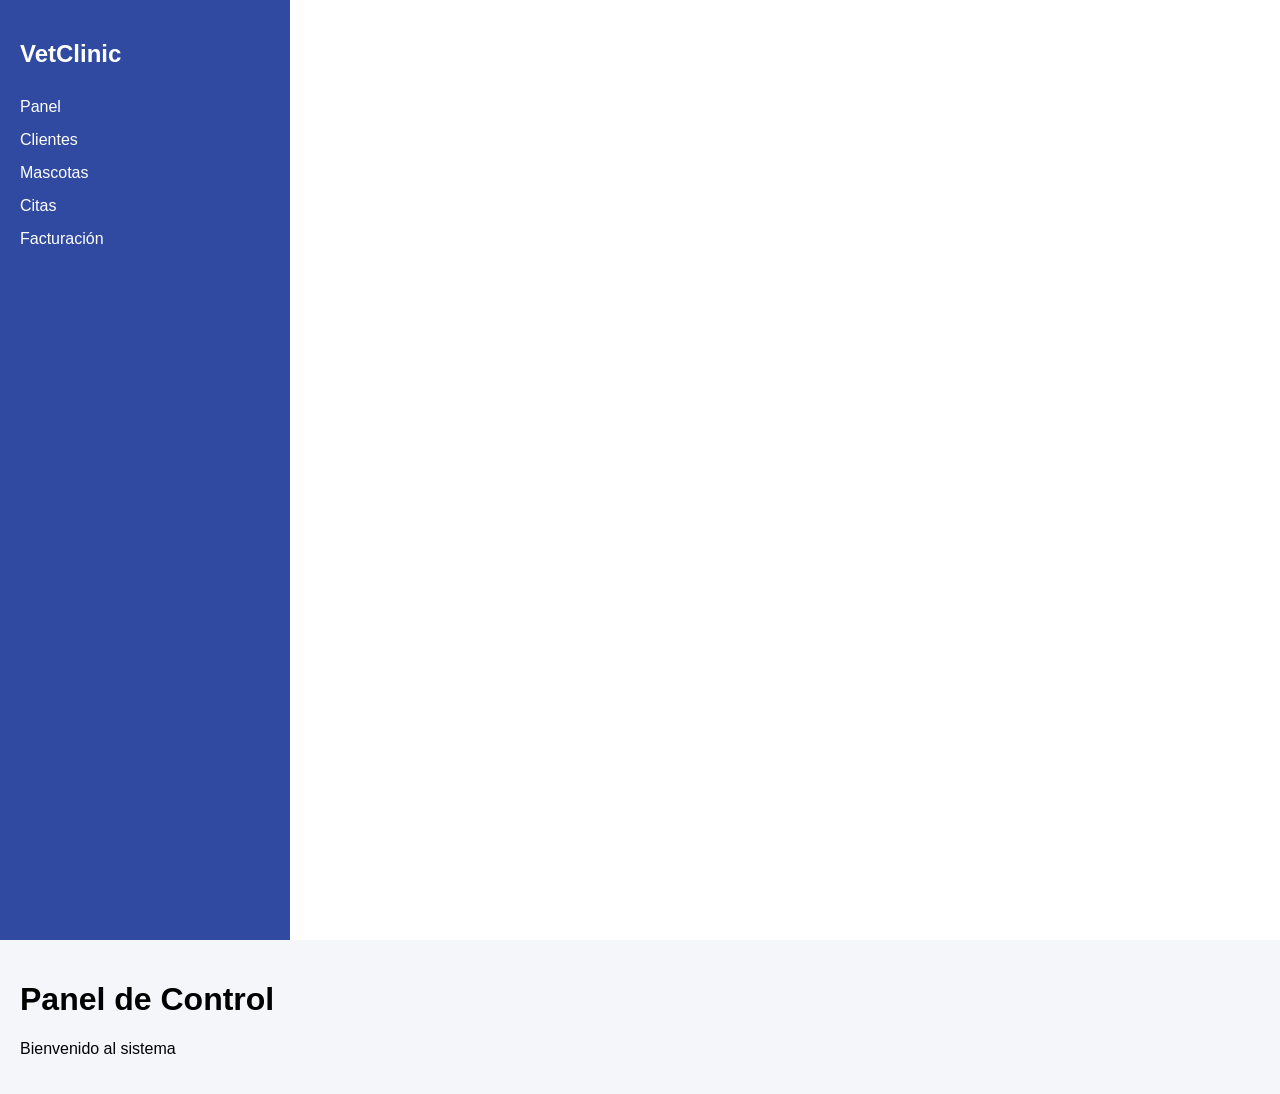
==== Frontend/index.html @ b0cd5f4f "Estructura de carpetas e inicio de html y css" ====
<!DOCTYPE html>
<html lang="es">
<head>
    <meta charset="UTF-8">
    <meta name="viewport" content="width=device-width, initial-scale=1.0">
    <title>Gestión Veterinaria</title>
    <link rel="stylesheet" href="CSS/styles.css">
</head>
<body>

    <div class="conteiner">
        <aside class="sidebar">
                <h2>VetClinic</h2>
                <ul>
                    <li><a href="#">Panel</a></li>
                    <li><a href="pages/clientes.html">Clientes</a></li>
                    <li><a href="pages/mascotas.html">Mascotas</a></li>
                    <li><a href="pages/citas.html">Citas</a></li>
                    <li><a href="pages/facturas.html">Facturación</a></li>
                </ul>
        </aside>

        <main class="main-content">
            <h1>Panel de Control</h1>
            <p>Bienvenido al sistema</p>
        </main>

    </div>
    
</body>
</html>
---- Frontend/CSS/styles.css ----
body {
    margin: 0;
    font-family: Arial, sans-serif;
}

/* Contenedor principal */
.container {
    display: flex;
}

/* Sidebar */
.sidebar {
    width: 250px;
    height: 100vh;
    background-color: #2f4aa0;
    color: white;
    padding: 20px;
}

.sidebar h2 {
    margin-bottom: 30px;
}

.sidebar ul {
    list-style: none;
    padding: 0;
}

.sidebar ul li {
    margin: 15px 0;
}

.sidebar ul li a {
    color: white;
    text-decoration: none;
    font-size: 16px;
}

/* Hover bonito */
.sidebar ul li a:hover {
    background: rgba(255,255,255,0.1);
    padding: 5px;
    border-radius: 5px;
}

/* Contenido */
.main-content {
    flex: 1;
    padding: 20px;
    background-color: #f5f6fa;
}
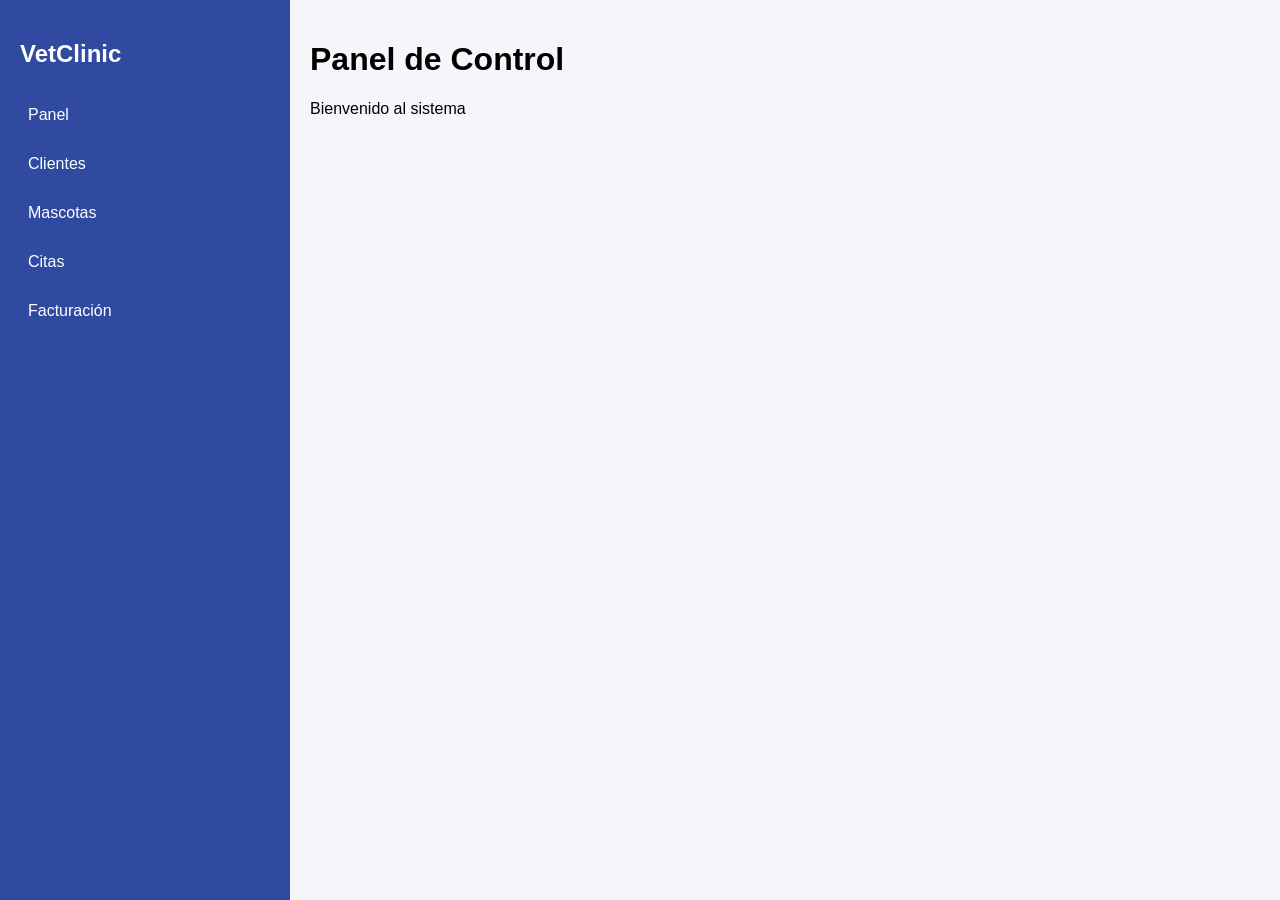
==== commit fb1f7dc0: "creado la base de del index y empezado con la pagina cliente" ====
--- a/Frontend/index.html
+++ b/Frontend/index.html
@@ -8,16 +8,17 @@
 </head>
 <body>
 
-    <div class="conteiner">
+    <div class="layout">
+
         <aside class="sidebar">
-                <h2>VetClinic</h2>
-                <ul>
-                    <li><a href="#">Panel</a></li>
-                    <li><a href="pages/clientes.html">Clientes</a></li>
-                    <li><a href="pages/mascotas.html">Mascotas</a></li>
-                    <li><a href="pages/citas.html">Citas</a></li>
-                    <li><a href="pages/facturas.html">Facturación</a></li>
-                </ul>
+            <h2>VetClinic</h2>
+            <ul>
+                <li><a href="#">Panel</a></li>
+                <li><a href="pages/clientes.html">Clientes</a></li>
+                <li><a href="pages/mascotas.html">Mascotas</a></li>
+                <li><a href="pages/citas.html">Citas</a></li>
+                <li><a href="pages/facturas.html">Facturación</a></li>
+            </ul>
         </aside>
 
         <main class="main-content">
@@ -26,6 +27,6 @@
         </main>
 
     </div>
-    
+
 </body>
 </html>
--- a/Frontend/CSS/styles.css
+++ b/Frontend/CSS/styles.css
@@ -3,49 +3,119 @@
     font-family: Arial, sans-serif;
 }
 
-/* Contenedor principal */
-.container {
-    display: flex;
+/* CONTENEDOR PRINCIPAL */
+.layout {
+    display: flex; /* 👈 clave */
+    height: 100vh;
 }
 
-/* Sidebar */
+/* SIDEBAR */
 .sidebar {
-    width: 250px;
-    height: 100vh;
+    width: 250px; /* 👈 ancho fijo */
     background-color: #2f4aa0;
     color: white;
     padding: 20px;
 }
 
+/* TÍTULO */
 .sidebar h2 {
     margin-bottom: 30px;
 }
 
+/* LISTA */
 .sidebar ul {
     list-style: none;
     padding: 0;
 }
 
+/* ITEMS */
 .sidebar ul li {
     margin: 15px 0;
 }
 
+/* LINKS */
 .sidebar ul li a {
     color: white;
     text-decoration: none;
-    font-size: 16px;
-}
-
-/* Hover bonito */
-.sidebar ul li a:hover {
-    background: rgba(255,255,255,0.1);
-    padding: 5px;
+    display: block;
+    padding: 8px;
     border-radius: 5px;
 }
 
-/* Contenido */
+/* HOVER */
+.sidebar ul li a:hover {
+    background-color: rgba(255,255,255,0.2);
+}
+
+/* CONTENIDO */
 .main-content {
-    flex: 1;
+    flex: 1; /* 👈 ocupa todo el espacio restante */
+    background-color: #f5f6fa;
     padding: 20px;
-    background-color: #f5f6fa;
+}
+
+form {
+    margin-bottom: 20px;
+}
+
+input {
+    padding: 8px;
+    margin-right: 10px;
+}
+
+button {
+    padding: 8px 15px;
+    background: #2f4aa0;
+    color: white;
+    border: none;
+    border-radius: 5px;
+}
+
+/* HEADER */
+.header {
+    display: flex;
+    justify-content: space-between;
+    align-items: center;
+    margin-bottom: 20px;
+}
+
+/* BOTÓN */
+button {
+    background-color: #2f4aa0;
+    color: white;
+    border: none;
+    padding: 10px 15px;
+    border-radius: 5px;
+    cursor: pointer;
+}
+
+/* FORMULARIO */
+#formContainer {
+    background: white;
+    padding: 15px;
+    margin-bottom: 20px;
+    border-radius: 8px;
+}
+
+/* OCULTO */
+.hidden {
+    display: none;
+}
+
+/* TABLA */
+table {
+    width: 100%;
+    background: white;
+    border-radius: 8px;
+    border-collapse: collapse;
+}
+
+th, td {
+    padding: 12px;
+    border-bottom: 1px solid #ddd;
+}
+
+th {
+    text-align: left;
+    background: #f0f0f0;
 }
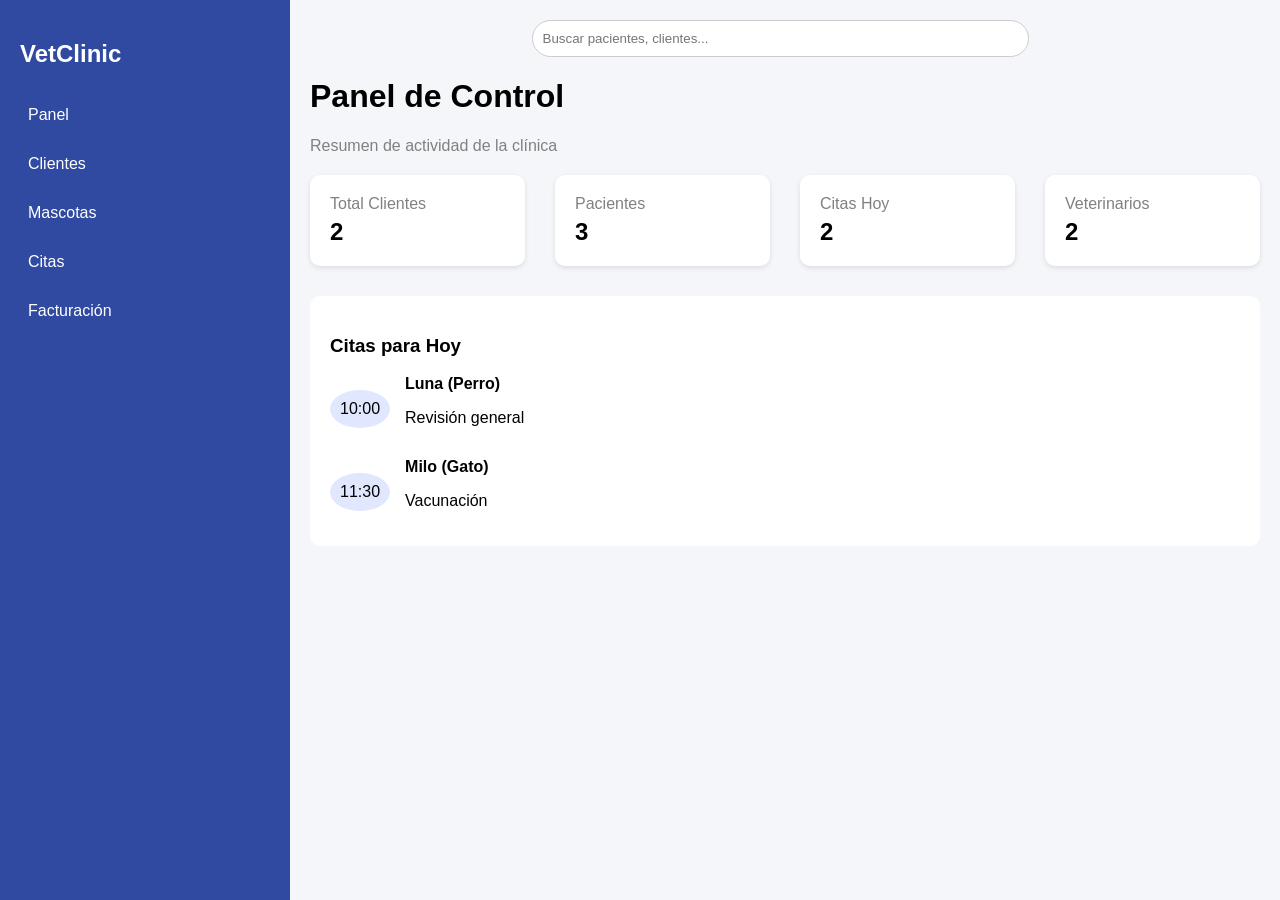
==== commit 41933374: "mejorando el css" ====
--- a/Frontend/index.html
+++ b/Frontend/index.html
@@ -22,9 +22,61 @@
         </aside>
 
         <main class="main-content">
-            <h1>Panel de Control</h1>
-            <p>Bienvenido al sistema</p>
-        </main>
+
+        <!-- TOP BAR -->
+        <div class="topbar">
+            <input type="text" placeholder="Buscar pacientes, clientes...">
+        </div>
+
+        <!-- TÍTULO -->
+        <h1>Panel de Control</h1>
+        <p class="subtitle">Resumen de actividad de la clínica</p>
+
+        <!-- CARDS -->
+        <div class="cards">
+            <div class="card">
+                <p>Total Clientes</p>
+                <h2>2</h2>
+            </div>
+
+            <div class="card">
+                <p>Pacientes</p>
+                <h2>3</h2>
+            </div>
+
+            <div class="card">
+                <p>Citas Hoy</p>
+                <h2>2</h2>
+            </div>
+
+            <div class="card">
+                <p>Veterinarios</p>
+                <h2>2</h2>
+            </div>
+        </div>
+
+        <!-- CITAS -->
+        <div class="citas-box">
+            <h3>Citas para Hoy</h3>
+
+            <div class="cita">
+                <span class="hora">10:00</span>
+                <div>
+                    <strong>Luna (Perro)</strong>
+                    <p>Revisión general</p>
+                </div>
+            </div>
+
+            <div class="cita">
+                <span class="hora">11:30</span>
+                <div>
+                    <strong>Milo (Gato)</strong>
+                    <p>Vacunación</p>
+                </div>
+            </div>
+        </div>
+
+    </main>
 
     </div>
 
--- a/Frontend/CSS/styles.css
+++ b/Frontend/CSS/styles.css
@@ -5,13 +5,13 @@
 
 /* CONTENEDOR PRINCIPAL */
 .layout {
-    display: flex; /* 👈 clave */
+    display: flex;
     height: 100vh;
 }
 
 /* SIDEBAR */
 .sidebar {
-    width: 250px; /* 👈 ancho fijo */
+    width: 250px;
     background-color: #2f4aa0;
     color: white;
     padding: 20px;
@@ -49,7 +49,7 @@
 
 /* CONTENIDO */
 .main-content {
-    flex: 1; /* 👈 ocupa todo el espacio restante */
+    flex: 1;
     background-color: #f5f6fa;
     padding: 20px;
 }
@@ -118,4 +118,68 @@
 th {
     text-align: left;
     background: #f0f0f0;
+}
+
+/* TOPBAR */
+.topbar {
+    display: flex;
+    justify-content: center;
+    margin-bottom: 20px;
+}
+
+.topbar input {
+    width: 50%;
+    padding: 10px;
+    border-radius: 20px;
+    border: 1px solid #ccc;
+}
+
+/* SUBTÍTULO */
+.subtitle {
+    color: gray;
+    margin-bottom: 20px;
+}
+
+/* CARDS */
+.cards {
+    display: grid;
+    grid-template-columns: repeat(4, 1fr);
+    gap: 30px;
+    margin-bottom: 30px;
+}
+
+.card {
+    background: white;
+    padding: 20px;
+    border-radius: 10px;
+    box-shadow: 0 2px 5px rgba(0,0,0,0.1);
+}
+
+.card p {
+    color: gray;
+    margin: 0;
+}
+
+.card h2 {
+    margin: 5px 0 0;
+}
+
+/* CITAS */
+.citas-box {
+    background: white;
+    padding: 20px;
+    border-radius: 10px;
+}
+
+.cita {
+    display: flex;
+    align-items: center;
+    margin-top: 15px;
+}
+
+.hora {
+    background: #e0e7ff;
+    padding: 10px;
+    border-radius: 100%;
+    margin-right: 15px;
 }
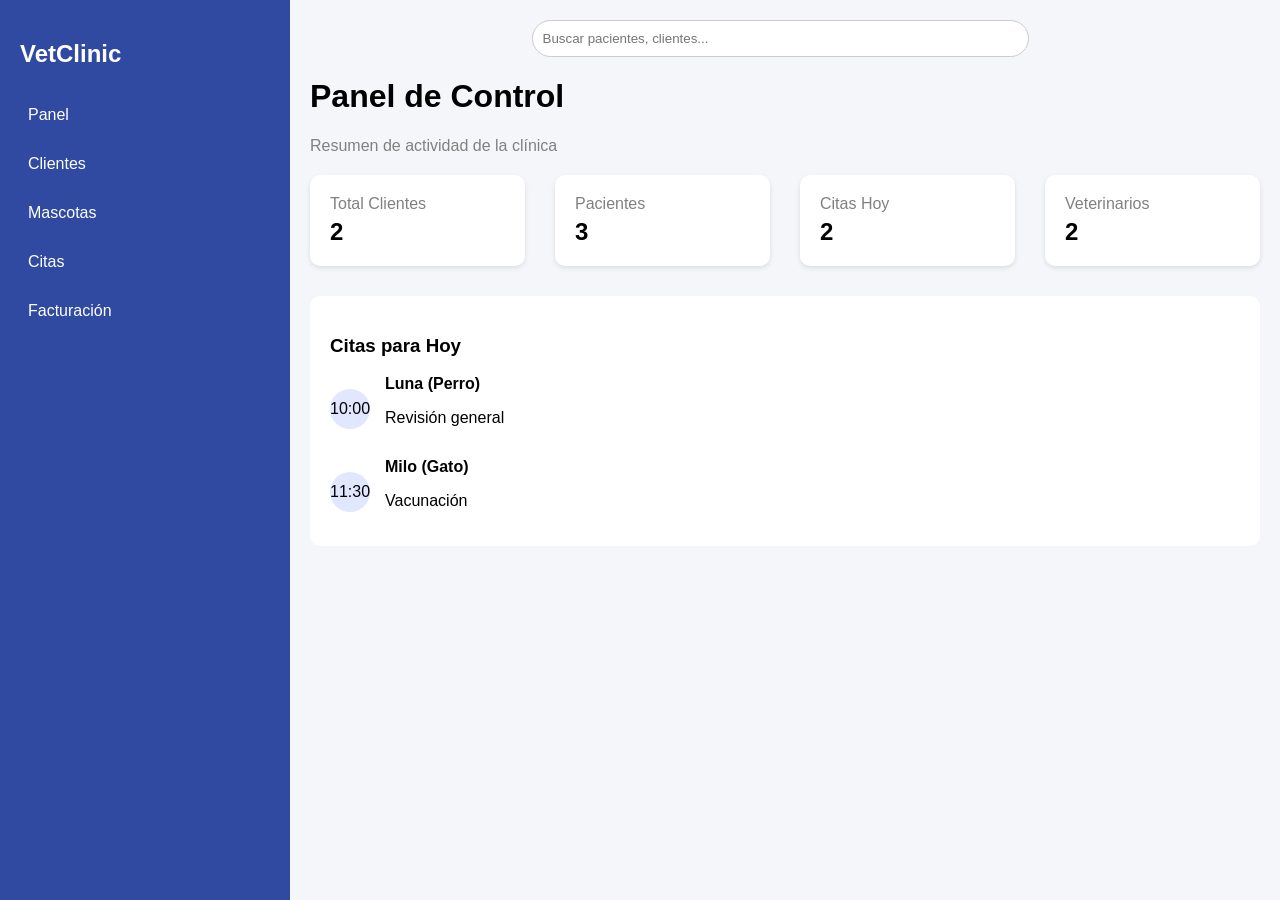
==== commit b8c3a866: "feat: create dashboard layout and base styles for veterinary management interface" ====
--- a/Frontend/index.html
+++ b/Frontend/index.html
@@ -1,11 +1,13 @@
 <!DOCTYPE html>
 <html lang="es">
+
 <head>
     <meta charset="UTF-8">
     <meta name="viewport" content="width=device-width, initial-scale=1.0">
     <title>Gestión Veterinaria</title>
     <link rel="stylesheet" href="CSS/styles.css">
 </head>
+
 <body>
 
     <div class="layout">
@@ -23,62 +25,63 @@
 
         <main class="main-content">
 
-        <!-- TOP BAR -->
-        <div class="topbar">
-            <input type="text" placeholder="Buscar pacientes, clientes...">
-        </div>
-
-        <!-- TÍTULO -->
-        <h1>Panel de Control</h1>
-        <p class="subtitle">Resumen de actividad de la clínica</p>
-
-        <!-- CARDS -->
-        <div class="cards">
-            <div class="card">
-                <p>Total Clientes</p>
-                <h2>2</h2>
+            <!-- TOP BAR -->
+            <div class="topbar">
+                <input type="text" placeholder="Buscar pacientes, clientes...">
             </div>
 
-            <div class="card">
-                <p>Pacientes</p>
-                <h2>3</h2>
-            </div>
+            <!-- TÍTULO -->
+            <h1>Panel de Control</h1>
+            <p class="subtitle">Resumen de actividad de la clínica</p>
 
-            <div class="card">
-                <p>Citas Hoy</p>
-                <h2>2</h2>
-            </div>
+            <!-- CARDS -->
+            <div class="cards">
+                <div class="card">
+                    <p>Total Clientes</p>
+                    <h2>2</h2>
+                </div>
 
-            <div class="card">
-                <p>Veterinarios</p>
-                <h2>2</h2>
-            </div>
-        </div>
+                <div class="card">
+                    <p>Pacientes</p>
+                    <h2>3</h2>
+                </div>
 
-        <!-- CITAS -->
-        <div class="citas-box">
-            <h3>Citas para Hoy</h3>
+                <div class="card">
+                    <p>Citas Hoy</p>
+                    <h2>2</h2>
+                </div>
 
-            <div class="cita">
-                <span class="hora">10:00</span>
-                <div>
-                    <strong>Luna (Perro)</strong>
-                    <p>Revisión general</p>
+                <div class="card">
+                    <p>Veterinarios</p>
+                    <h2>2</h2>
                 </div>
             </div>
 
-            <div class="cita">
-                <span class="hora">11:30</span>
-                <div>
-                    <strong>Milo (Gato)</strong>
-                    <p>Vacunación</p>
+            <!-- CITAS -->
+            <div class="citas-box">
+                <h3>Citas para Hoy</h3>
+
+                <div class="cita">
+                    <span class="hora">10:00</span>
+                    <div>
+                        <strong>Luna (Perro)</strong>
+                        <p>Revisión general</p>
+                    </div>
+                </div>
+
+                <div class="cita">
+                    <span class="hora">11:30</span>
+                    <div>
+                        <strong>Milo (Gato)</strong>
+                        <p>Vacunación</p>
+                    </div>
                 </div>
             </div>
-        </div>
 
-    </main>
+        </main>
 
     </div>
 
 </body>
+
 </html>
--- a/Frontend/CSS/styles.css
+++ b/Frontend/CSS/styles.css
@@ -44,7 +44,7 @@
 
 /* HOVER */
 .sidebar ul li a:hover {
-    background-color: rgba(255,255,255,0.2);
+    background-color: rgba(255, 255, 255, 0.2);
 }
 
 /* CONTENIDO */
@@ -110,7 +110,8 @@
     border-collapse: collapse;
 }
 
-th, td {
+th,
+td {
     padding: 12px;
     border-bottom: 1px solid #ddd;
 }
@@ -152,7 +153,7 @@
     background: white;
     padding: 20px;
     border-radius: 10px;
-    box-shadow: 0 2px 5px rgba(0,0,0,0.1);
+    box-shadow: 0 2px 5px rgba(0, 0, 0, 0.1);
 }
 
 .card p {
@@ -180,6 +181,12 @@
 .hora {
     background: #e0e7ff;
     padding: 10px;
-    border-radius: 100%;
+    /* Para que sea un círculo perfecto, el elemento debe tener el mismo ancho y alto. */
+    width: 20px;
+    height: 20px;
+    border-radius: 50%;
+    display: flex;
+    justify-content: center;
+    align-items: center;
     margin-right: 15px;
 }
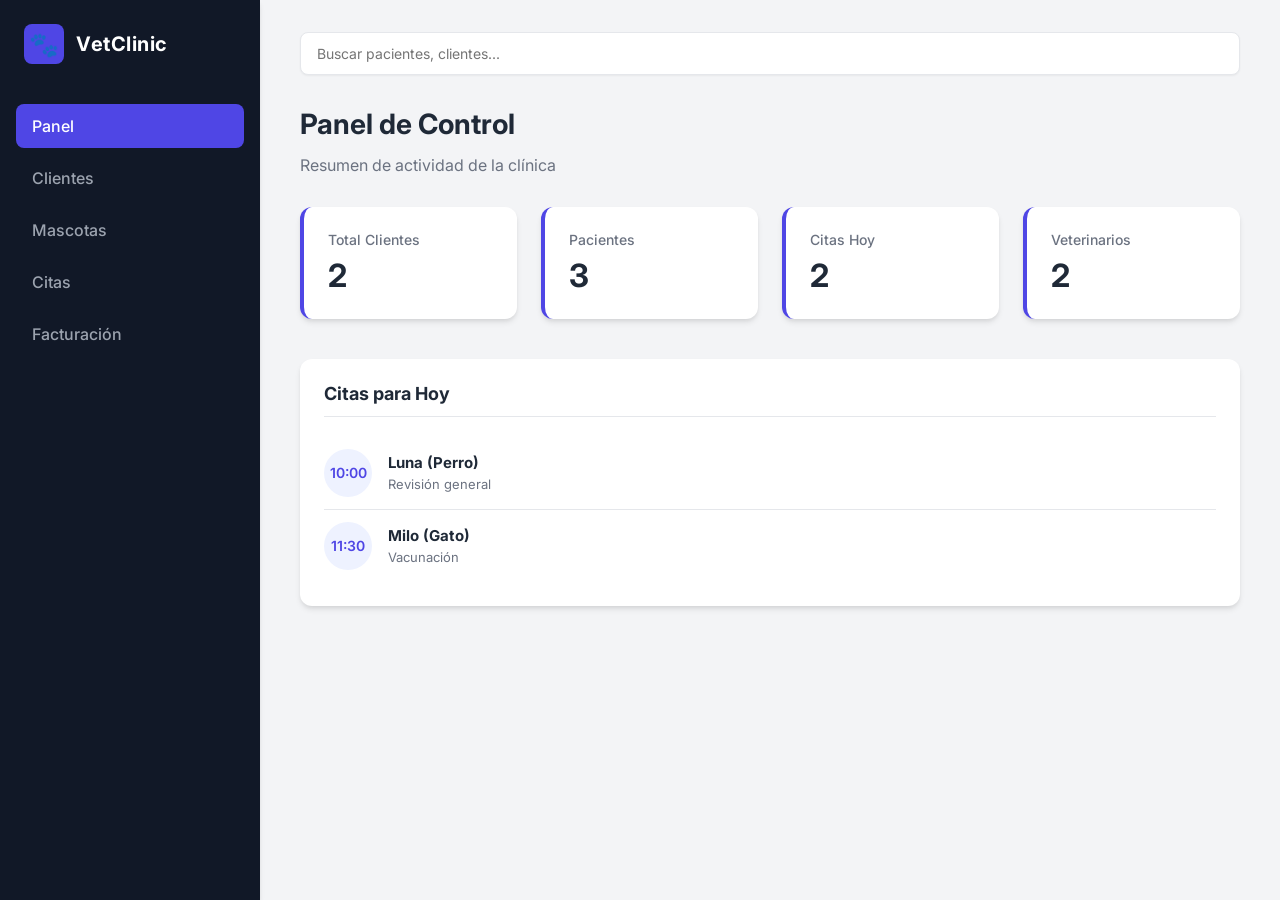
==== commit 467f80cb: "feat: initialize frontend project with CSS styles and base HTML layout for modules" ====
--- a/Frontend/index.html
+++ b/Frontend/index.html
@@ -13,9 +13,12 @@
     <div class="layout">
 
         <aside class="sidebar">
-            <h2>VetClinic</h2>
+            <div class="sidebar-header">
+                <span class="logo-icon">🐾</span>
+                <h2>VetClinic</h2>
+            </div>
             <ul>
-                <li><a href="#">Panel</a></li>
+                <li><a href="#" class="active">Panel</a></li>
                 <li><a href="pages/clientes.html">Clientes</a></li>
                 <li><a href="pages/mascotas.html">Mascotas</a></li>
                 <li><a href="pages/citas.html">Citas</a></li>
--- a/Frontend/CSS/styles.css
+++ b/Frontend/CSS/styles.css
@@ -1,192 +1,381 @@
+@import url('https://fonts.googleapis.com/css2?family=Inter:wght@300;400;500;600;700&display=swap');
+
+:root {
+    --primary-color: #4F46E5;
+    --primary-hover: #4338CA;
+    --secondary-color: #10B981;
+    --bg-color: #F3F4F6;
+    --sidebar-bg: #111827;
+    --sidebar-hover: #1F2937;
+    --text-main: #1F2937;
+    --text-muted: #6B7280;
+    --white: #FFFFFF;
+    --border-color: #E5E7EB;
+    --shadow-sm: 0 1px 2px 0 rgba(0, 0, 0, 0.05);
+    --shadow-md: 0 4px 6px -1px rgba(0, 0, 0, 0.1), 0 2px 4px -1px rgba(0, 0, 0, 0.06);
+    --radius-md: 8px;
+    --radius-lg: 12px;
+}
+
 body {
     margin: 0;
-    font-family: Arial, sans-serif;
+    font-family: 'Inter', sans-serif;
+    background-color: var(--bg-color);
+    color: var(--text-main);
 }
 
 /* CONTENEDOR PRINCIPAL */
 .layout {
     display: flex;
     height: 100vh;
+    overflow: hidden;
 }
 
 /* SIDEBAR */
 .sidebar {
-    width: 250px;
-    background-color: #2f4aa0;
-    color: white;
-    padding: 20px;
-}
-
-/* TÍTULO */
+    width: 260px;
+    background-color: var(--sidebar-bg);
+    color: var(--white);
+    padding: 24px 0;
+    display: flex;
+    flex-direction: column;
+    box-shadow: var(--shadow-md);
+    z-index: 10;
+}
+
+.sidebar-header {
+    display: flex;
+    align-items: center;
+    padding: 0 24px;
+    margin-bottom: 40px;
+}
+
+.logo-icon {
+    font-size: 24px;
+    margin-right: 12px;
+    background: var(--primary-color);
+    width: 40px;
+    height: 40px;
+    display: flex;
+    align-items: center;
+    justify-content: center;
+    border-radius: var(--radius-md);
+}
+
 .sidebar h2 {
-    margin-bottom: 30px;
-}
-
-/* LISTA */
+    margin: 0;
+    font-weight: 700;
+    font-size: 20px;
+    letter-spacing: 0.5px;
+}
+
 .sidebar ul {
     list-style: none;
-    padding: 0;
-}
-
-/* ITEMS */
+    padding: 0 16px;
+    margin: 0;
+}
+
 .sidebar ul li {
-    margin: 15px 0;
-}
-
-/* LINKS */
+    margin-bottom: 8px;
+}
+
 .sidebar ul li a {
-    color: white;
+    color: #9CA3AF;
     text-decoration: none;
-    display: block;
-    padding: 8px;
-    border-radius: 5px;
-}
-
-/* HOVER */
+    display: flex;
+    align-items: center;
+    padding: 12px 16px;
+    border-radius: var(--radius-md);
+    font-weight: 500;
+    transition: all 0.2s ease;
+}
+
 .sidebar ul li a:hover {
-    background-color: rgba(255, 255, 255, 0.2);
+    background-color: var(--sidebar-hover);
+    color: var(--white);
+}
+
+.sidebar ul li a.active {
+    background-color: var(--primary-color);
+    color: var(--white);
 }
 
 /* CONTENIDO */
 .main-content {
     flex: 1;
-    background-color: #f5f6fa;
-    padding: 20px;
-}
-
-form {
-    margin-bottom: 20px;
-}
-
-input {
-    padding: 8px;
-    margin-right: 10px;
-}
-
+    padding: 32px 40px;
+    overflow-y: auto;
+}
+
+.header {
+    display: flex;
+    justify-content: space-between;
+    align-items: center;
+    margin-bottom: 32px;
+}
+
+.header h1 {
+    margin: 0;
+    font-size: 28px;
+    font-weight: 700;
+    color: var(--text-main);
+}
+
+h1 {
+    margin-top: 0;
+    font-size: 28px;
+    font-weight: 700;
+}
+
+.subtitle {
+    color: var(--text-muted);
+    margin-bottom: 32px;
+    font-size: 16px;
+    margin-top: -5px;
+}
+
+/* TOPBAR */
+.topbar {
+    display: flex;
+    justify-content: flex-end;
+    margin-bottom: 32px;
+}
+
+.topbar input {
+    width: 300px;
+    padding: 10px 16px;
+    border-radius: 20px;
+    border: 1px solid var(--border-color);
+    font-family: 'Inter', sans-serif;
+    font-size: 14px;
+    box-shadow: var(--shadow-sm);
+    transition: border-color 0.2s;
+}
+
+.topbar input:focus {
+    outline: none;
+    border-color: var(--primary-color);
+}
+
+/* BOTONES */
 button {
-    padding: 8px 15px;
-    background: #2f4aa0;
-    color: white;
+    background-color: var(--primary-color);
+    color: var(--white);
     border: none;
-    border-radius: 5px;
-}
-
-/* HEADER */
-.header {
-    display: flex;
-    justify-content: space-between;
-    align-items: center;
-    margin-bottom: 20px;
-}
-
-/* BOTÓN */
-button {
-    background-color: #2f4aa0;
-    color: white;
-    border: none;
-    padding: 10px 15px;
-    border-radius: 5px;
+    padding: 10px 20px;
+    border-radius: var(--radius-md);
+    font-weight: 600;
+    font-family: 'Inter', sans-serif;
     cursor: pointer;
+    transition: background-color 0.2s, transform 0.1s;
+    box-shadow: var(--shadow-sm);
+}
+
+button:hover {
+    background-color: var(--primary-hover);
+}
+
+button:active {
+    transform: translateY(1px);
+}
+
+.btn-small {
+    padding: 6px 12px;
+    font-size: 13px;
+    border-radius: 6px;
+    background-color: var(--sidebar-hover);
+}
+.btn-small:hover {
+    background-color: var(--text-main);
 }
 
 /* FORMULARIO */
 #formContainer {
-    background: white;
-    padding: 15px;
-    margin-bottom: 20px;
-    border-radius: 8px;
-}
-
-/* OCULTO */
+    background: var(--white);
+    padding: 24px;
+    margin-bottom: 32px;
+    border-radius: var(--radius-lg);
+    box-shadow: var(--shadow-md);
+    animation: slideDown 0.3s ease-out;
+}
+
+.input-group {
+    display: flex;
+    gap: 16px;
+    margin-bottom: 16px;
+}
+
+input[type="text"],
+input[type="number"],
+input[type="date"],
+input[type="time"] {
+    flex: 1;
+    padding: 12px 16px;
+    border: 1px solid var(--border-color);
+    border-radius: var(--radius-md);
+    font-family: 'Inter', sans-serif;
+    font-size: 14px;
+    transition: border-color 0.2s;
+}
+
+input[type="text"]:focus,
+input[type="number"]:focus,
+input[type="date"]:focus,
+input[type="time"]:focus {
+    outline: none;
+    border-color: var(--primary-color);
+}
+
 .hidden {
-    display: none;
+    display: none !important;
 }
 
 /* TABLA */
+.table-container {
+    background: var(--white);
+    border-radius: var(--radius-lg);
+    box-shadow: var(--shadow-md);
+    overflow: hidden;
+}
+
 table {
     width: 100%;
-    background: white;
-    border-radius: 8px;
     border-collapse: collapse;
 }
 
-th,
+th, td {
+    padding: 16px 24px;
+    text-align: left;
+    border-bottom: 1px solid var(--border-color);
+}
+
+th {
+    background: #F9FAFB;
+    color: var(--text-muted);
+    font-weight: 600;
+    font-size: 13px;
+    text-transform: uppercase;
+    letter-spacing: 0.5px;
+}
+
 td {
-    padding: 12px;
-    border-bottom: 1px solid #ddd;
-}
-
-th {
-    text-align: left;
-    background: #f0f0f0;
-}
-
-/* TOPBAR */
-.topbar {
-    display: flex;
-    justify-content: center;
-    margin-bottom: 20px;
-}
-
-.topbar input {
-    width: 50%;
-    padding: 10px;
-    border-radius: 20px;
-    border: 1px solid #ccc;
-}
-
-/* SUBTÍTULO */
-.subtitle {
-    color: gray;
-    margin-bottom: 20px;
+    color: var(--text-main);
+    font-size: 14px;
+}
+
+tr:last-child td {
+    border-bottom: none;
+}
+
+tr:hover td {
+    background-color: #F9FAFB;
+}
+
+/* BADGES */
+.badge {
+    padding: 4px 10px;
+    border-radius: 12px;
+    font-size: 12px;
+    font-weight: 600;
+}
+.badge.success {
+    background-color: #D1FAE5;
+    color: #065F46;
+}
+.badge.warning {
+    background-color: #FEF3C7;
+    color: #92400E;
 }
 
 /* CARDS */
 .cards {
     display: grid;
-    grid-template-columns: repeat(4, 1fr);
-    gap: 30px;
-    margin-bottom: 30px;
+    grid-template-columns: repeat(auto-fit, minmax(200px, 1fr));
+    gap: 24px;
+    margin-bottom: 40px;
 }
 
 .card {
-    background: white;
-    padding: 20px;
-    border-radius: 10px;
-    box-shadow: 0 2px 5px rgba(0, 0, 0, 0.1);
+    background: var(--white);
+    padding: 24px;
+    border-radius: var(--radius-lg);
+    box-shadow: var(--shadow-md);
+    transition: transform 0.2s;
+    border-left: 4px solid var(--primary-color);
+}
+
+.card:hover {
+    transform: translateY(-2px);
 }
 
 .card p {
-    color: gray;
-    margin: 0;
+    color: var(--text-muted);
+    margin: 0 0 8px 0;
+    font-size: 14px;
+    font-weight: 500;
 }
 
 .card h2 {
-    margin: 5px 0 0;
-}
-
-/* CITAS */
+    margin: 0;
+    font-size: 32px;
+    color: var(--text-main);
+}
+
+/* CITAS HOY (Dashboard) */
 .citas-box {
-    background: white;
-    padding: 20px;
-    border-radius: 10px;
+    background: var(--white);
+    padding: 24px;
+    border-radius: var(--radius-lg);
+    box-shadow: var(--shadow-md);
+}
+
+.citas-box h3 {
+    margin-top: 0;
+    margin-bottom: 20px;
+    font-size: 18px;
+    border-bottom: 1px solid var(--border-color);
+    padding-bottom: 12px;
 }
 
 .cita {
     display: flex;
     align-items: center;
-    margin-top: 15px;
+    padding: 12px 0;
+    border-bottom: 1px solid var(--border-color);
+}
+
+.cita:last-child {
+    border-bottom: none;
 }
 
 .hora {
-    background: #e0e7ff;
-    padding: 10px;
-    /* Para que sea un círculo perfecto, el elemento debe tener el mismo ancho y alto. */
-    width: 20px;
-    height: 20px;
+    background: #EEF2FF;
+    color: var(--primary-color);
+    font-weight: 600;
+    font-size: 14px;
+    width: 48px;
+    height: 48px;
     border-radius: 50%;
     display: flex;
     justify-content: center;
     align-items: center;
-    margin-right: 15px;
+    margin-right: 16px;
+    flex-shrink: 0;
+}
+
+.cita div strong {
+    display: block;
+    font-size: 15px;
+    margin-bottom: 4px;
+}
+
+.cita div p {
+    margin: 0;
+    color: var(--text-muted);
+    font-size: 13px;
+}
+
+@keyframes slideDown {
+    from { opacity: 0; transform: translateY(-10px); }
+    to { opacity: 1; transform: translateY(0); }
 }
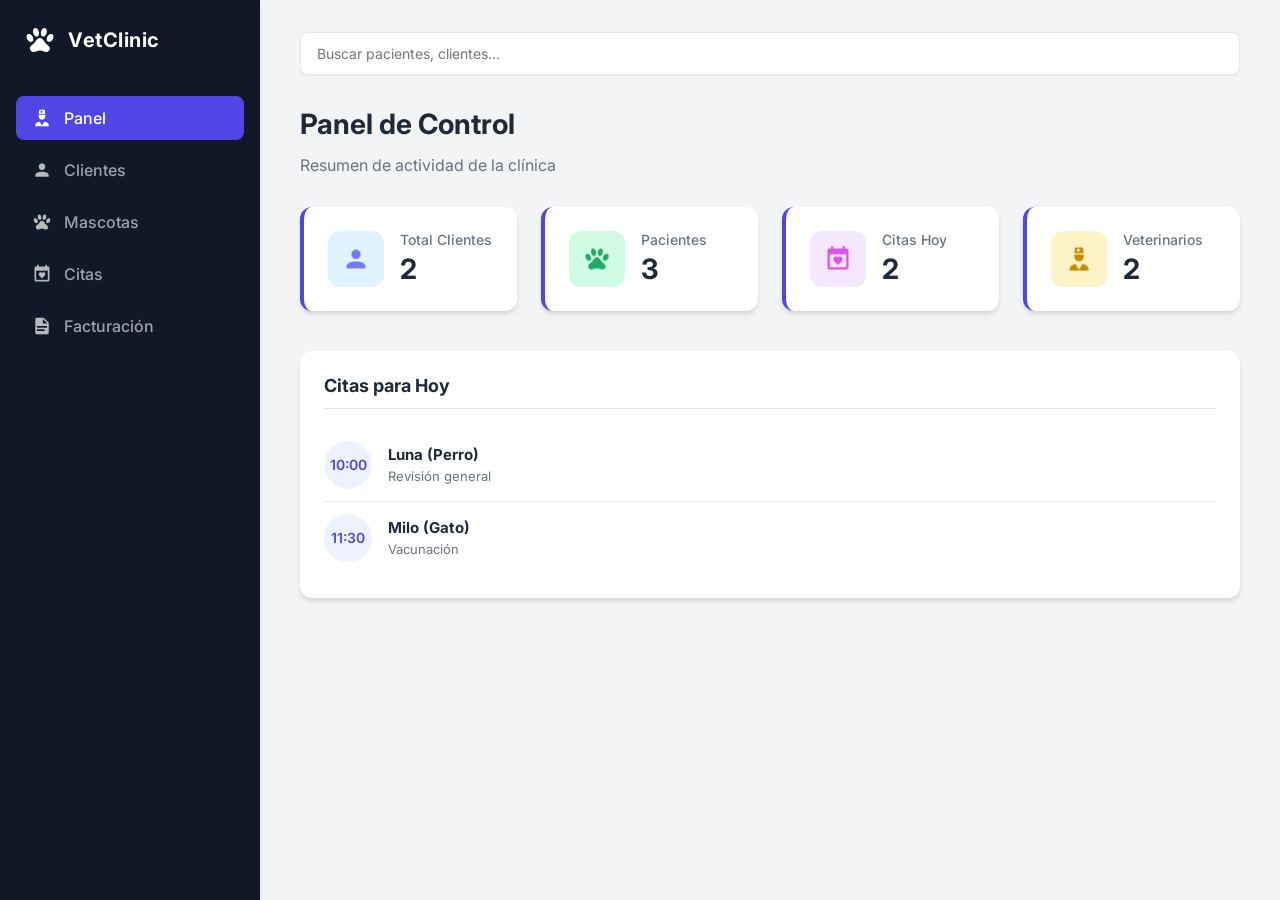
==== commit 1d4386c0: "feat: implement initial frontend structure with dashboard, client management, and billing pages" ====
--- a/Frontend/index.html
+++ b/Frontend/index.html
@@ -14,15 +14,15 @@
 
         <aside class="sidebar">
             <div class="sidebar-header">
-                <span class="logo-icon">🐾</span>
+                <img src="images/MdiPaw.png" class="logo-img" alt="logo">
                 <h2>VetClinic</h2>
             </div>
             <ul>
-                <li><a href="#" class="active">Panel</a></li>
-                <li><a href="pages/clientes.html">Clientes</a></li>
-                <li><a href="pages/mascotas.html">Mascotas</a></li>
-                <li><a href="pages/citas.html">Citas</a></li>
-                <li><a href="pages/facturas.html">Facturación</a></li>
+                <li><a href="#" class="active"><img src="images/MdiDoctor.png" class="sidebar-icon" alt="Panel"> Panel</a></li>
+                <li><a href="pages/clientes.html"><img src="images/MdiAccount.png" class="sidebar-icon" alt="Clientes"> Clientes</a></li>
+                <li><a href="pages/mascotas.html"><img src="images/MdiPaw.png" class="sidebar-icon" alt="Mascotas"> Mascotas</a></li>
+                <li><a href="pages/citas.html"><img src="images/MdiCalendarHeart.png" class="sidebar-icon" alt="Citas"> Citas</a></li>
+                <li><a href="pages/facturas.html"><img src="images/MdiFileDocument.png" class="sidebar-icon" alt="Facturación"> Facturación</a></li>
             </ul>
         </aside>
 
@@ -40,23 +40,43 @@
             <!-- CARDS -->
             <div class="cards">
                 <div class="card">
-                    <p>Total Clientes</p>
-                    <h2>2</h2>
+                    <div class="card-icon-wrapper icon-blue">
+                        <img src="images/MdiAccount.png" alt="Clientes">
+                    </div>
+                    <div class="card-info">
+                        <p>Total Clientes</p>
+                        <h2>2</h2>
+                    </div>
                 </div>
 
                 <div class="card">
-                    <p>Pacientes</p>
-                    <h2>3</h2>
+                    <div class="card-icon-wrapper icon-green">
+                        <img src="images/MdiPaw.png" alt="Pacientes">
+                    </div>
+                    <div class="card-info">
+                        <p>Pacientes</p>
+                        <h2>3</h2>
+                    </div>
                 </div>
 
                 <div class="card">
-                    <p>Citas Hoy</p>
-                    <h2>2</h2>
+                    <div class="card-icon-wrapper icon-purple">
+                        <img src="images/MdiCalendarHeart.png" alt="Citas">
+                    </div>
+                    <div class="card-info">
+                        <p>Citas Hoy</p>
+                        <h2>2</h2>
+                    </div>
                 </div>
 
                 <div class="card">
-                    <p>Veterinarios</p>
-                    <h2>2</h2>
+                    <div class="card-icon-wrapper icon-yellow">
+                        <img src="images/MdiDoctor.png" alt="Veterinarios">
+                    </div>
+                    <div class="card-info">
+                        <p>Veterinarios</p>
+                        <h2>2</h2>
+                    </div>
                 </div>
             </div>
 
--- a/Frontend/CSS/styles.css
+++ b/Frontend/CSS/styles.css
@@ -62,6 +62,13 @@
     border-radius: var(--radius-md);
 }
 
+.logo-img {
+    width: 32px;
+    height: 32px;
+    margin-right: 12px;
+    filter: brightness(0) invert(1);
+}
+
 .sidebar h2 {
     margin: 0;
     font-weight: 700;
@@ -90,9 +97,23 @@
     transition: all 0.2s ease;
 }
 
+.sidebar-icon {
+    width: 20px;
+    height: 20px;
+    margin-right: 12px;
+    filter: brightness(0) invert(1);
+    opacity: 0.7;
+    transition: opacity 0.2s ease;
+}
+
 .sidebar ul li a:hover {
     background-color: var(--sidebar-hover);
     color: var(--white);
+}
+
+.sidebar ul li a:hover .sidebar-icon,
+.sidebar ul li a.active .sidebar-icon {
+    opacity: 1;
 }
 
 .sidebar ul li a.active {
@@ -302,22 +323,68 @@
     box-shadow: var(--shadow-md);
     transition: transform 0.2s;
     border-left: 4px solid var(--primary-color);
+    display: flex;
+    align-items: center;
 }
 
 .card:hover {
     transform: translateY(-2px);
 }
 
-.card p {
+.card-icon-wrapper {
+    width: 56px;
+    height: 56px;
+    border-radius: 12px;
+    display: flex;
+    justify-content: center;
+    align-items: center;
+    margin-right: 16px;
+    flex-shrink: 0;
+}
+
+.card-icon-wrapper img {
+    width: 28px;
+    height: 28px;
+}
+
+.icon-blue {
+    background-color: #E0F2FE;
+}
+.icon-blue img {
+    filter: invert(32%) sepia(93%) saturate(2453%) hue-rotate(211deg) brightness(95%) contrast(93%);
+}
+
+.icon-green {
+    background-color: #D1FAE5;
+}
+.icon-green img {
+    filter: invert(49%) sepia(82%) saturate(399%) hue-rotate(97deg) brightness(91%) contrast(93%);
+}
+
+.icon-purple {
+    background-color: #F3E8FF;
+}
+.icon-purple img {
+    filter: invert(27%) sepia(85%) saturate(3015%) hue-rotate(258deg) brightness(92%) contrast(95%);
+}
+
+.icon-yellow {
+    background-color: #FEF3C7;
+}
+.icon-yellow img {
+    filter: invert(53%) sepia(83%) saturate(1209%) hue-rotate(14deg) brightness(94%) contrast(97%);
+}
+
+.card-info p {
     color: var(--text-muted);
-    margin: 0 0 8px 0;
+    margin: 0 0 4px 0;
     font-size: 14px;
     font-weight: 500;
 }
 
-.card h2 {
-    margin: 0;
-    font-size: 32px;
+.card-info h2 {
+    margin: 0;
+    font-size: 28px;
     color: var(--text-main);
 }
 
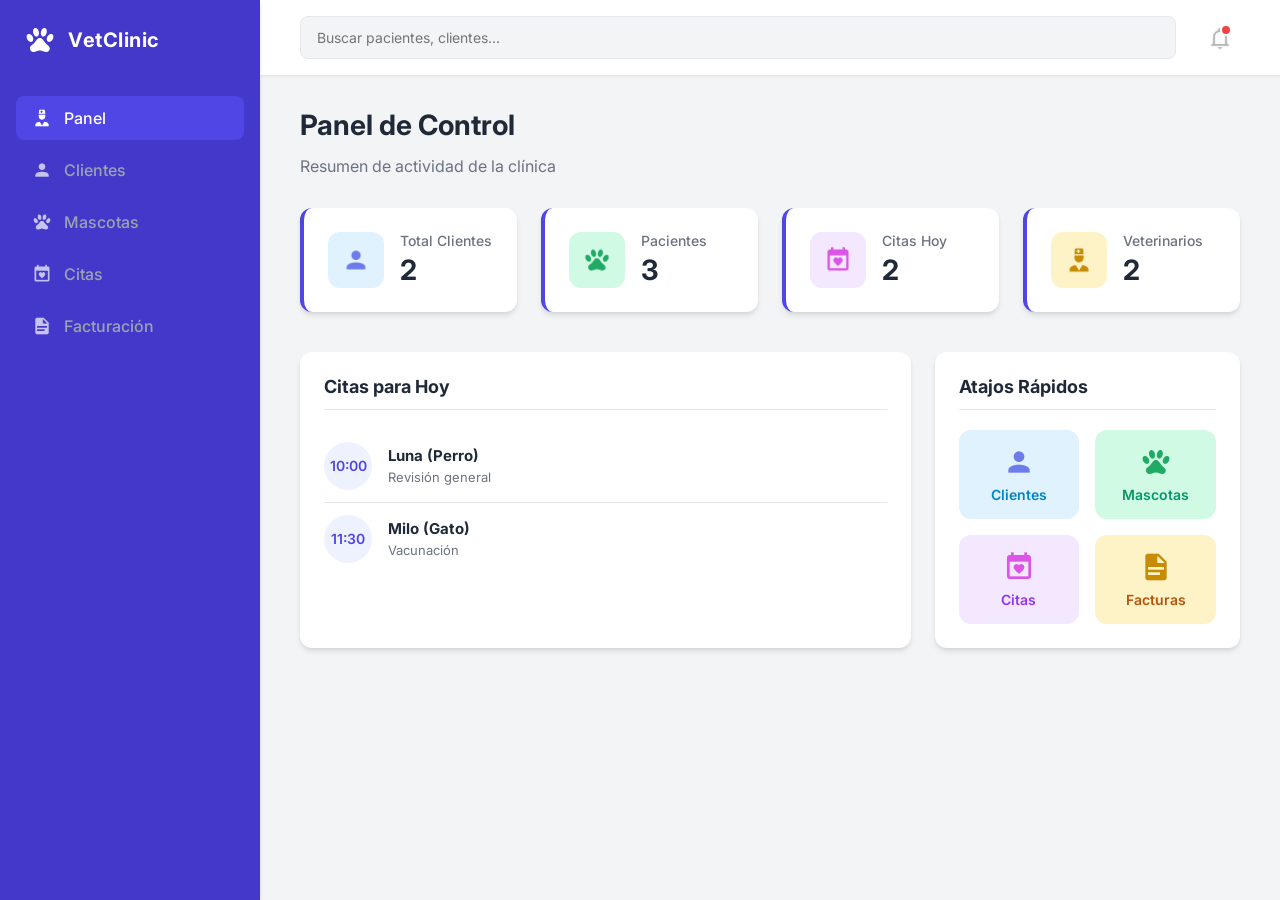
==== commit d6371aba: "feat: implement base frontend structure including layout, CSS styles, and assets" ====
--- a/Frontend/index.html
+++ b/Frontend/index.html
@@ -31,6 +31,10 @@
             <!-- TOP BAR -->
             <div class="topbar">
                 <input type="text" placeholder="Buscar pacientes, clientes...">
+                <button class="icon-btn">
+                    <img src="images/MdiBellOutline.png" alt="Notificaciones">
+                    <span class="notification-badge"></span>
+                </button>
             </div>
 
             <!-- TÍTULO -->
@@ -80,23 +84,48 @@
                 </div>
             </div>
 
-            <!-- CITAS -->
-            <div class="citas-box">
-                <h3>Citas para Hoy</h3>
+            <div class="dashboard-grid">
+                <!-- CITAS -->
+                <div class="citas-box">
+                    <h3>Citas para Hoy</h3>
 
-                <div class="cita">
-                    <span class="hora">10:00</span>
-                    <div>
-                        <strong>Luna (Perro)</strong>
-                        <p>Revisión general</p>
+                    <div class="cita">
+                        <span class="hora">10:00</span>
+                        <div>
+                            <strong>Luna (Perro)</strong>
+                            <p>Revisión general</p>
+                        </div>
+                    </div>
+
+                    <div class="cita">
+                        <span class="hora">11:30</span>
+                        <div>
+                            <strong>Milo (Gato)</strong>
+                            <p>Vacunación</p>
+                        </div>
                     </div>
                 </div>
 
-                <div class="cita">
-                    <span class="hora">11:30</span>
-                    <div>
-                        <strong>Milo (Gato)</strong>
-                        <p>Vacunación</p>
+                <!-- ATAJOS -->
+                <div class="shortcuts-box">
+                    <h3>Atajos Rápidos</h3>
+                    <div class="shortcuts-grid">
+                        <a href="pages/clientes.html" class="shortcut-item bg-blue">
+                            <img src="images/MdiAccount.png" alt="Clientes">
+                            <span>Clientes</span>
+                        </a>
+                        <a href="pages/mascotas.html" class="shortcut-item bg-green">
+                            <img src="images/MdiPaw.png" alt="Mascotas">
+                            <span>Mascotas</span>
+                        </a>
+                        <a href="pages/citas.html" class="shortcut-item bg-purple">
+                            <img src="images/MdiCalendarHeart.png" alt="Citas">
+                            <span>Citas</span>
+                        </a>
+                        <a href="pages/facturas.html" class="shortcut-item bg-yellow">
+                            <img src="images/MdiFileDocument.png" alt="Facturas">
+                            <span>Facturas</span>
+                        </a>
                     </div>
                 </div>
             </div>
--- a/Frontend/CSS/styles.css
+++ b/Frontend/CSS/styles.css
@@ -5,8 +5,8 @@
     --primary-hover: #4338CA;
     --secondary-color: #10B981;
     --bg-color: #F3F4F6;
-    --sidebar-bg: #111827;
-    --sidebar-hover: #1F2937;
+    --sidebar-bg: #4338CA;
+    --sidebar-hover: #4F46E5;
     --text-main: #1F2937;
     --text-muted: #6B7280;
     --white: #FFFFFF;
@@ -159,7 +159,12 @@
 .topbar {
     display: flex;
     justify-content: flex-end;
-    margin-bottom: 32px;
+    align-items: center;
+    background: var(--white);
+    padding: 16px 40px;
+    margin: -32px -40px 32px -40px;
+    border-bottom: 1px solid var(--border-color);
+    box-shadow: 0 1px 2px rgba(0,0,0,0.05);
 }
 
 .topbar input {
@@ -169,13 +174,52 @@
     border: 1px solid var(--border-color);
     font-family: 'Inter', sans-serif;
     font-size: 14px;
-    box-shadow: var(--shadow-sm);
-    transition: border-color 0.2s;
+    background-color: var(--bg-color);
+    transition: border-color 0.2s, background-color 0.2s;
+    margin-right: 24px;
+    box-shadow: none;
 }
 
 .topbar input:focus {
     outline: none;
     border-color: var(--primary-color);
+    background-color: var(--white);
+}
+
+.icon-btn {
+    background: transparent;
+    border: none;
+    padding: 8px;
+    cursor: pointer;
+    position: relative;
+    box-shadow: none;
+    display: flex;
+    align-items: center;
+    justify-content: center;
+    border-radius: 50%;
+    transition: background-color 0.2s;
+}
+
+.icon-btn:hover {
+    background: var(--bg-color);
+    transform: none;
+}
+
+.icon-btn img {
+    width: 24px;
+    height: 24px;
+    opacity: 0.6;
+}
+
+.notification-badge {
+    position: absolute;
+    top: 6px;
+    right: 8px;
+    width: 8px;
+    height: 8px;
+    background-color: #EF4444;
+    border-radius: 50%;
+    border: 2px solid var(--white);
 }
 
 /* BOTONES */
@@ -206,6 +250,7 @@
     border-radius: 6px;
     background-color: var(--sidebar-hover);
 }
+
 .btn-small:hover {
     background-color: var(--text-main);
 }
@@ -264,7 +309,8 @@
     border-collapse: collapse;
 }
 
-th, td {
+th,
+td {
     padding: 16px 24px;
     text-align: left;
     border-bottom: 1px solid var(--border-color);
@@ -299,10 +345,12 @@
     font-size: 12px;
     font-weight: 600;
 }
+
 .badge.success {
     background-color: #D1FAE5;
     color: #065F46;
 }
+
 .badge.warning {
     background-color: #FEF3C7;
     color: #92400E;
@@ -350,6 +398,7 @@
 .icon-blue {
     background-color: #E0F2FE;
 }
+
 .icon-blue img {
     filter: invert(32%) sepia(93%) saturate(2453%) hue-rotate(211deg) brightness(95%) contrast(93%);
 }
@@ -357,6 +406,7 @@
 .icon-green {
     background-color: #D1FAE5;
 }
+
 .icon-green img {
     filter: invert(49%) sepia(82%) saturate(399%) hue-rotate(97deg) brightness(91%) contrast(93%);
 }
@@ -364,6 +414,7 @@
 .icon-purple {
     background-color: #F3E8FF;
 }
+
 .icon-purple img {
     filter: invert(27%) sepia(85%) saturate(3015%) hue-rotate(258deg) brightness(92%) contrast(95%);
 }
@@ -371,6 +422,7 @@
 .icon-yellow {
     background-color: #FEF3C7;
 }
+
 .icon-yellow img {
     filter: invert(53%) sepia(83%) saturate(1209%) hue-rotate(14deg) brightness(94%) contrast(97%);
 }
@@ -386,6 +438,13 @@
     margin: 0;
     font-size: 28px;
     color: var(--text-main);
+}
+
+/* DASHBOARD GRID */
+.dashboard-grid {
+    display: grid;
+    grid-template-columns: 2fr 1fr;
+    gap: 24px;
 }
 
 /* CITAS HOY (Dashboard) */
@@ -413,6 +472,84 @@
 
 .cita:last-child {
     border-bottom: none;
+}
+
+/* ATAJOS RÁPIDOS */
+.shortcuts-box {
+    background: var(--white);
+    padding: 24px;
+    border-radius: var(--radius-lg);
+    box-shadow: var(--shadow-md);
+}
+
+.shortcuts-box h3 {
+    margin-top: 0;
+    margin-bottom: 20px;
+    font-size: 18px;
+    border-bottom: 1px solid var(--border-color);
+    padding-bottom: 12px;
+}
+
+.shortcuts-grid {
+    display: grid;
+    grid-template-columns: 1fr 1fr;
+    gap: 16px;
+}
+
+.shortcut-item {
+    display: flex;
+    flex-direction: column;
+    align-items: center;
+    justify-content: center;
+    padding: 16px;
+    border-radius: 12px;
+    text-decoration: none;
+    font-weight: 600;
+    font-size: 14px;
+    transition: transform 0.2s, box-shadow 0.2s;
+}
+
+.shortcut-item:hover {
+    transform: translateY(-2px);
+    box-shadow: var(--shadow-sm);
+}
+
+.shortcut-item img {
+    width: 32px;
+    height: 32px;
+    margin-bottom: 8px;
+}
+
+.bg-blue {
+    background-color: #E0F2FE;
+    color: #0284C7;
+}
+.bg-blue img {
+    filter: invert(32%) sepia(93%) saturate(2453%) hue-rotate(211deg) brightness(95%) contrast(93%);
+}
+
+.bg-green {
+    background-color: #D1FAE5;
+    color: #059669;
+}
+.bg-green img {
+    filter: invert(49%) sepia(82%) saturate(399%) hue-rotate(97deg) brightness(91%) contrast(93%);
+}
+
+.bg-purple {
+    background-color: #F3E8FF;
+    color: #9333EA;
+}
+.bg-purple img {
+    filter: invert(27%) sepia(85%) saturate(3015%) hue-rotate(258deg) brightness(92%) contrast(95%);
+}
+
+.bg-yellow {
+    background-color: #FEF3C7;
+    color: #B45309;
+}
+.bg-yellow img {
+    filter: invert(53%) sepia(83%) saturate(1209%) hue-rotate(14deg) brightness(94%) contrast(97%);
 }
 
 .hora {
@@ -443,6 +580,13 @@
 }
 
 @keyframes slideDown {
-    from { opacity: 0; transform: translateY(-10px); }
-    to { opacity: 1; transform: translateY(0); }
+    from {
+        opacity: 0;
+        transform: translateY(-10px);
+    }
+
+    to {
+        opacity: 1;
+        transform: translateY(0);
+    }
 }
